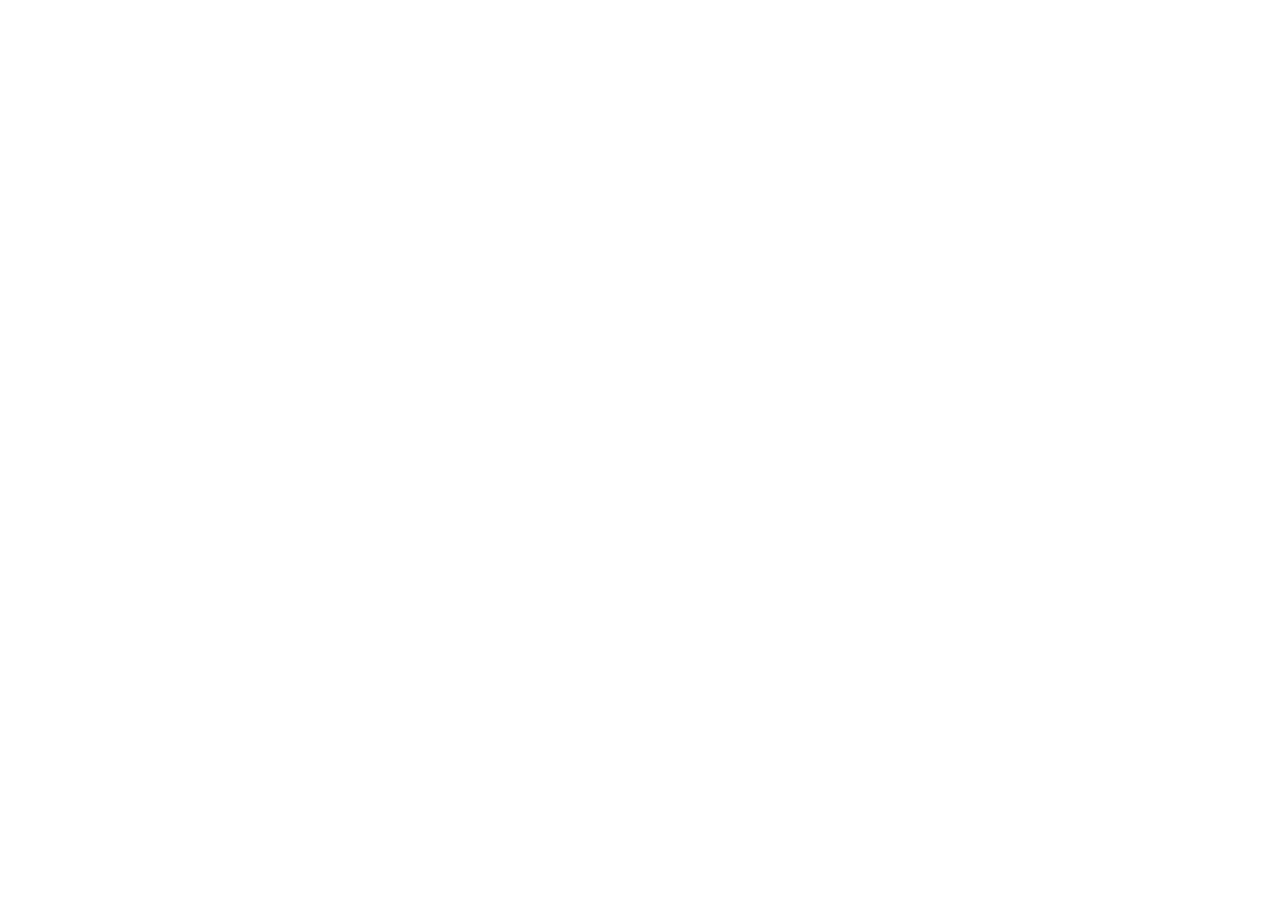
==== index.html @ 8cb7d31c "css and boodstrap linked to html" ====
<!DOCTYPE html>
<html lang="en">
<head>
    <meta charset="UTF-8">
    <meta name="viewport" content="width=device-width, initial-scale=1.0">
    <link rel="stylesheet" href="./style.css">
    <link href="https://cdn.jsdelivr.net/npm/bootstrap@5.3.8/dist/css/bootstrap.min.css" rel="stylesheet" integrity="sha384-sRIl4kxILFvY47J16cr9ZwB07vP4J8+LH7qKQnuqkuIAvNWLzeN8tE5YBujZqJLB" crossorigin="anonymous">
    <title>Portfolio</title>

</head>
<body>
    
</body>
</html>
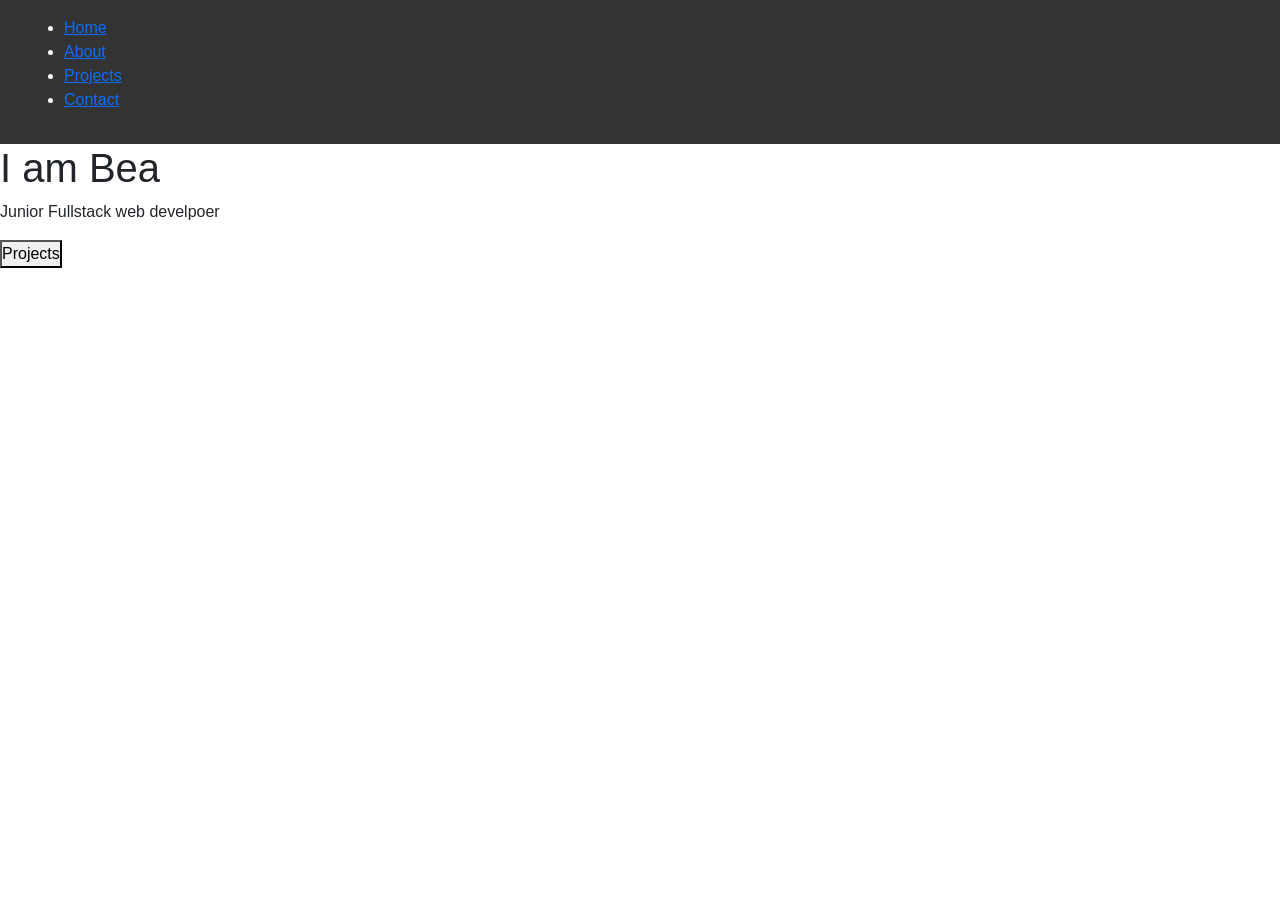
==== commit dcb8252a: "navbar styled...hero section added" ====
--- a/index.html
+++ b/index.html
@@ -10,5 +10,26 @@
 </head>
 <body>
     
+    <!-- nav bar -->
+    <nav>
+        <ul>
+            <li><a href="#">Home</a></li>
+            <li><a href="#">About</a></li>
+            <li><a href="#">Projects</a></li>
+            <li><a href="#">Contact</a></li>
+        </ul>
+    </nav>
+
+<!-- hero section -->
+    <section class="hero">
+    <h1>I am Bea</h1>
+    <p>Junior Fullstack web develpoer</p>
+    <button>Projects</button>
+    </section>
+
+
 </body>
-</html>+</html>
+
+
+
--- a/style.css
+++ b/style.css
@@ -0,0 +1,21 @@
+*{
+    margin: 0;
+    padding: 0;
+    box-sizing: border-box;
+    font-family: Arial, sans-serif;
+}
+
+body{
+    line-height: 1.6;
+}
+
+nav{
+    display: flex;
+    justify-content: space-between;
+    align-items: center;
+    padding: 1rem 2rem;
+    background: #333;
+    color: white;
+    position:sticky;
+    top: 0;
+}
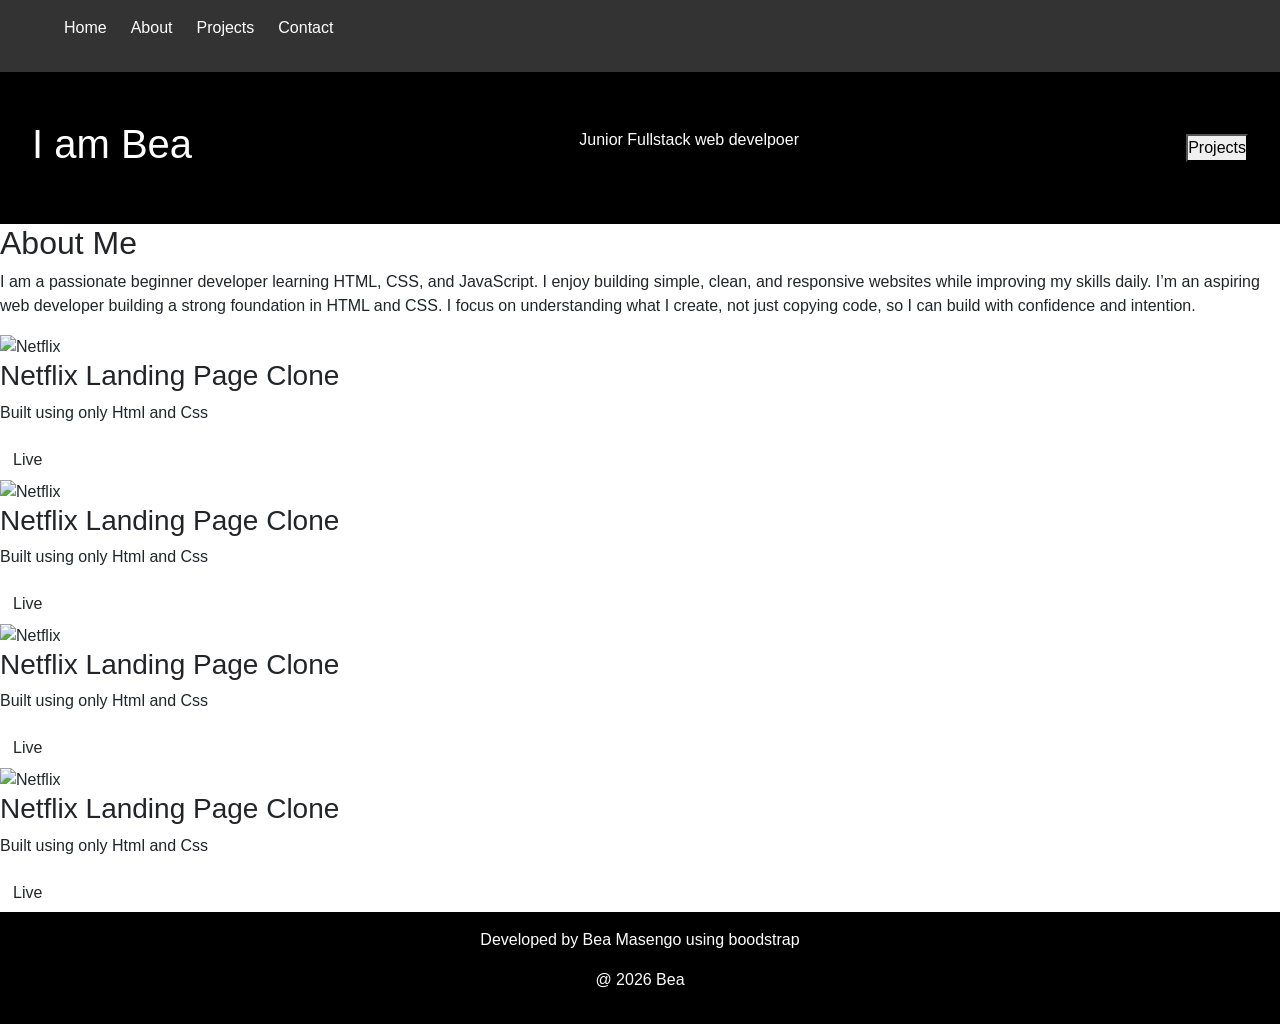
==== commit 09b139ab: "project cards complete...with about and nav." ====
--- a/index.html
+++ b/index.html
@@ -27,7 +27,69 @@
     <button>Projects</button>
     </section>
 
+    <!-- about section  -->
+<section id="about" class="section">
+    <h2>About Me</h2>
+    <p>  I am a passionate beginner developer learning HTML, CSS, and JavaScript.
+      I enjoy building simple, clean, and responsive websites while improving my skills daily.
+      I’m an aspiring web developer building a strong foundation in HTML and CSS. I focus on understanding what I create, not just copying code, so I can build with confidence and intention.
+    </p>
+</section>
 
+<!-- projects -->
+<div class="project-card">
+    <img src="#" alt="Netflix">
+
+    <h3>Netflix Landing Page Clone</h3>
+    <p>Built using only Html and Css</p>
+
+    <div class="project link">
+        <a href="#" class="btn">Live</a>
+
+    </div>
+</div>
+
+<div class="project-card">
+    <img src="#" alt="Netflix">
+
+    <h3>Netflix Landing Page Clone</h3>
+    <p>Built using only Html and Css</p>
+
+    <div class="project link">
+        <a href="#" class="btn">Live</a>
+
+    </div>
+</div>
+
+<div class="project-card">
+    <img src="#" alt="Netflix">
+
+    <h3>Netflix Landing Page Clone</h3>
+    <p>Built using only Html and Css</p>
+
+    <div class="project link">
+        <a href="#" class="btn">Live</a>
+
+    </div>
+</div>
+
+<div class="project-card">
+    <img src="#" alt="Netflix">
+
+    <h3>Netflix Landing Page Clone</h3>
+    <p>Built using only Html and Css</p>
+
+    <div class="project link">
+        <a href="#" class="btn">Live</a>
+
+    </div>
+</div>
+
+    <!-- footer -->
+    <footer>
+        <p>Developed by Bea Masengo using boodstrap</p>
+        <p>@ 2026 Bea</p>
+    </footer>
 </body>
 </html>
 
--- a/style.css
+++ b/style.css
@@ -18,4 +18,35 @@
     color: white;
     position:sticky;
     top: 0;
+}
+
+nav ul{
+    display: flex;
+    list-style: none;
+    gap: 1.5rem;
+}
+
+nav a{
+    color: white;
+    text-decoration: none;
+}
+
+nav a:hover{
+    color:blueviolet;
+}
+
+.hero{
+    display: flex;
+    align-items: center;
+    justify-content: space-between;
+    padding: 3rem 2rem;
+    color: white;
+    background-color: black;
+}
+
+footer{
+    text-align: center;
+    padding: 16px;
+    background: black;
+    color: white;
 }
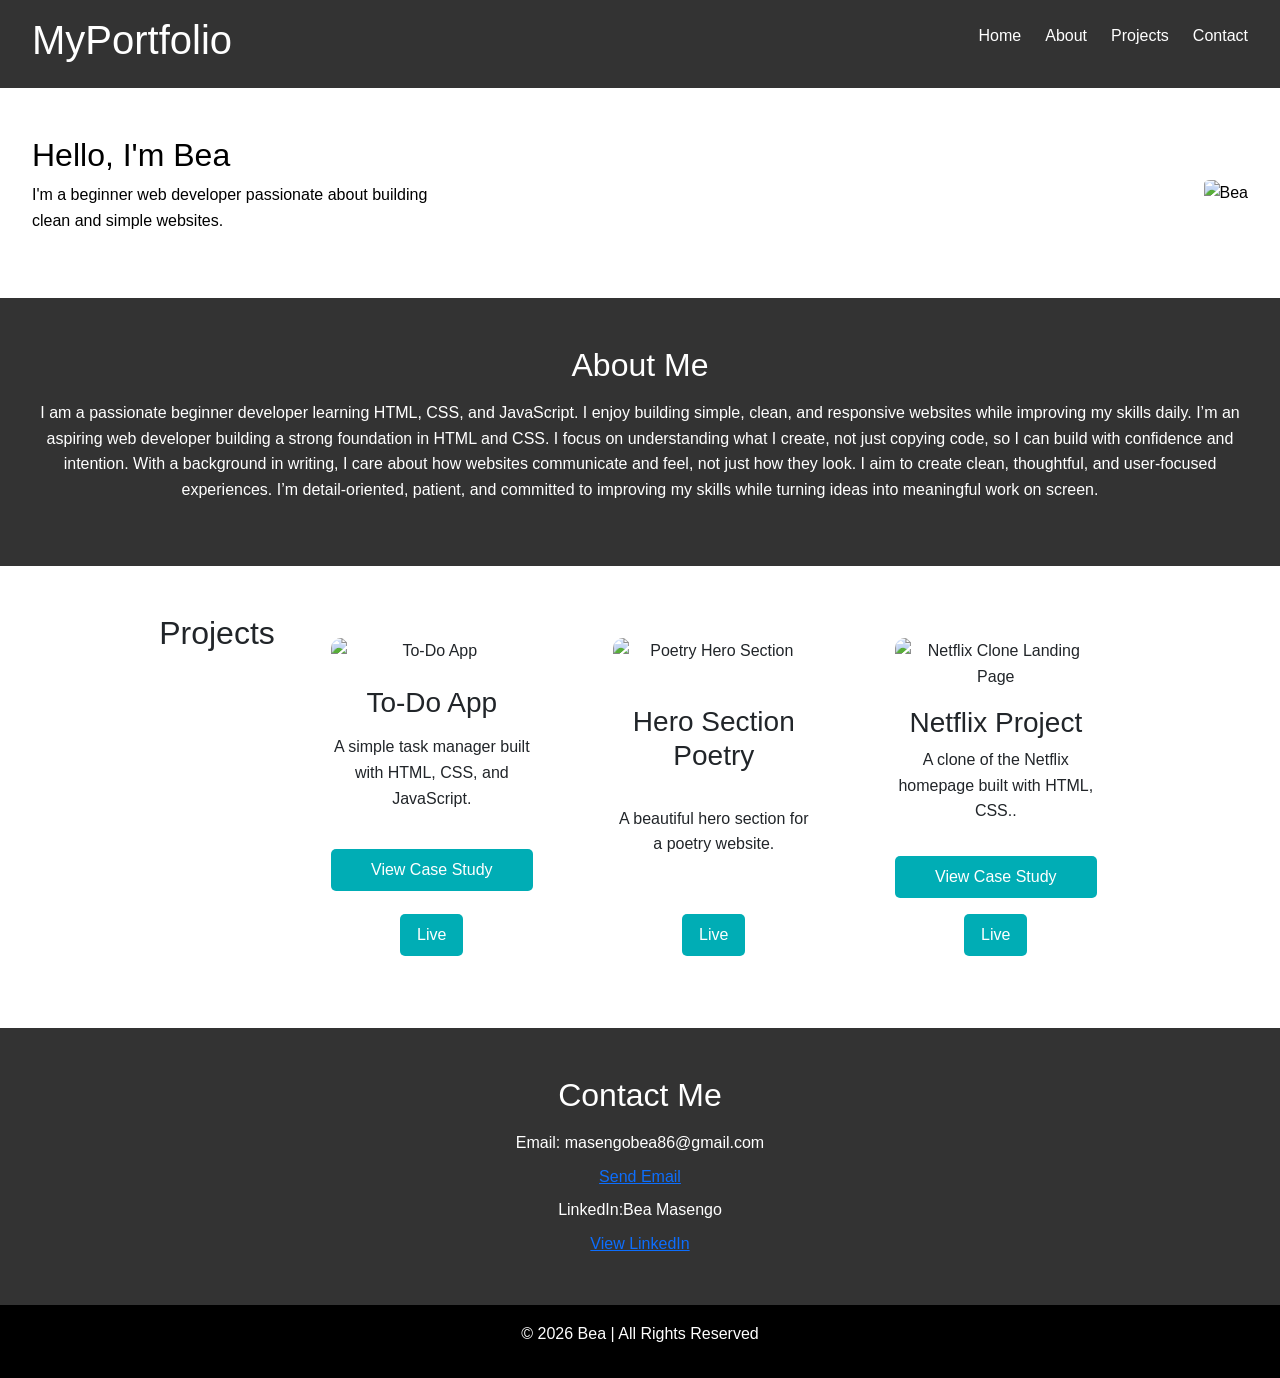
==== commit 5f890a99: "restructured html and css" ====
--- a/index.html
+++ b/index.html
@@ -1,97 +1,108 @@
 <!DOCTYPE html>
 <html lang="en">
 <head>
-    <meta charset="UTF-8">
-    <meta name="viewport" content="width=device-width, initial-scale=1.0">
-    <link rel="stylesheet" href="./style.css">
-    <link href="https://cdn.jsdelivr.net/npm/bootstrap@5.3.8/dist/css/bootstrap.min.css" rel="stylesheet" integrity="sha384-sRIl4kxILFvY47J16cr9ZwB07vP4J8+LH7qKQnuqkuIAvNWLzeN8tE5YBujZqJLB" crossorigin="anonymous">
-    <title>Portfolio</title>
-
+  <meta charset="UTF-8">
+  <meta name="viewport" content="width=device-width, initial-scale=1.0">
+  <title>My Portfolio</title>
+  <link href="https://cdn.jsdelivr.net/npm/bootstrap@5.3.8/dist/css/bootstrap.min.css" rel="stylesheet" integrity="sha384-sRIl4kxILFvY47J16cr9ZwB07vP4J8+LH7qKQnuqkuIAvNWLzeN8tE5YBujZqJLB" crossorigin="anonymous">
+  <link rel="stylesheet" href="style.css">
 </head>
 <body>
-    
-    <!-- nav bar -->
-    <nav>
-        <ul>
-            <li><a href="#">Home</a></li>
-            <li><a href="#">About</a></li>
-            <li><a href="#">Projects</a></li>
-            <li><a href="#">Contact</a></li>
-        </ul>
-    </nav>
 
-<!-- hero section -->
-    <section class="hero">
-    <h1>I am Bea</h1>
-    <p>Junior Fullstack web develpoer</p>
-    <button>Projects</button>
-    </section>
+  <!-- nav section -->
+  <nav>
+    <h1>MyPortfolio</h1>
+    <ul>
+      <li><a href="#">Home</a></li>
+      <li><a href="#about">About</a></li>
+      <li><a href="#projects">Projects</a></li>
+      <li><a href="#contact">Contact</a></li>
+    </ul>
+  </nav>
 
-    <!-- about section  -->
-<section id="about" class="section">
+  <section class="hero">
+
+  <div class="hero-text">
+    <h2>Hello, I'm Bea</h2>
+    <p>
+      I'm a beginner web developer passionate about building clean and simple websites.
+    </p>
+  </div>
+
+  <div class="hero-image">
+    <img src="./assets/portfolio-pic.jpg" alt="Bea">
+  </div>
+
+</section>
+
+  <!-- about section -->
+  <section id="about" class="section">
     <h2>About Me</h2>
-    <p>  I am a passionate beginner developer learning HTML, CSS, and JavaScript.
+    <p>
+      I am a passionate beginner developer learning HTML, CSS, and JavaScript.
       I enjoy building simple, clean, and responsive websites while improving my skills daily.
       I’m an aspiring web developer building a strong foundation in HTML and CSS. I focus on understanding what I create, not just copying code, so I can build with confidence and intention.
+
+      With a background in writing, I care about how websites communicate and feel, not just how they look. I aim to create clean, thoughtful, and user-focused experiences.
+
+     I’m detail-oriented, patient, and committed to improving my skills while turning ideas into meaningful work on screen.
+
     </p>
-</section>
+  </section>
 
-<!-- projects -->
-<div class="project-card">
-    <img src="#" alt="Netflix">
+  <!-- projects section -->
+  <section id="projects" class="section">
+    <h2>Projects</h2>
 
-    <h3>Netflix Landing Page Clone</h3>
-    <p>Built using only Html and Css</p>
+    <div class="project-card">
+     <img src="./assets/to-do-app.png" alt="To-Do App">
 
-    <div class="project link">
-        <a href="#" class="btn">Live</a>
+     <h3>To-Do App</h3>
+     <p>A simple task manager built with HTML, CSS, and JavaScript.</p>
+     <a href="to-do-app-case-study.md" class="btn">View Case Study</a>
 
+    <div class="project-link">
+    <a href="https://bea-to-to-list.netlify.app/" class="btn">Live</a>
     </div>
-</div>
+   </div>
 
-<div class="project-card">
-    <img src="#" alt="Netflix">
+    <div class="project-card">
+     <img src="./assets/hero-section-poetry.png" alt="Poetry Hero Section">
 
-    <h3>Netflix Landing Page Clone</h3>
-    <p>Built using only Html and Css</p>
+     <h3>Hero Section Poetry</h3>
+     <p>A beautiful hero section for a poetry website.</p>
 
-    <div class="project link">
-        <a href="#" class="btn">Live</a>
+    <div class="project-link">
+    <a href="https://bea-writes-poetry-hero-section.netlify.app/" class="btn">Live</a>
+    </div>
+   </div>
 
+   <div class="project-card">
+     <img src="./assets/netflix-project.png" alt="Netflix Clone Landing Page">
+
+     <h3>Netflix Project</h3>
+     <p>A clone of the Netflix homepage built with HTML, CSS..</p>
+     <a href="netflix-project-case-study.md" class="btn">View Case Study</a>
+
+    <div class="project-link">
+    <a href="https://nitfle-page.netlify.app/"  class="btn">Live</a>
     </div>
-</div>
+   </div>
+  </section>
 
-<div class="project-card">
-    <img src="#" alt="Netflix">
+  <!-- contact section -->
+  <section id="contact" class="section">
+    <h2>Contact Me</h2>
+    <p>Email: masengobea86@gmail.com</p>
+    <a href="https://mail.google.com/mail/u/0/#inbox" target="_blank">Send Email</a>
+    <p>LinkedIn:Bea Masengo</p>
+    <a href="https://www.linkedin.com/in/bea-masengo-149a1a2b2" target="_blank">View LinkedIn</a>
+  </section>
 
-    <h3>Netflix Landing Page Clone</h3>
-    <p>Built using only Html and Css</p>
+  <!-- footer -->
+  <footer>
+    <p>© 2026 Bea | All Rights Reserved</p>
+  </footer>
 
-    <div class="project link">
-        <a href="#" class="btn">Live</a>
-
-    </div>
-</div>
-
-<div class="project-card">
-    <img src="#" alt="Netflix">
-
-    <h3>Netflix Landing Page Clone</h3>
-    <p>Built using only Html and Css</p>
-
-    <div class="project link">
-        <a href="#" class="btn">Live</a>
-
-    </div>
-</div>
-
-    <!-- footer -->
-    <footer>
-        <p>Developed by Bea Masengo using boodstrap</p>
-        <p>@ 2026 Bea</p>
-    </footer>
 </body>
-</html>
-
-
-
+</html>
--- a/style.css
+++ b/style.css
@@ -1,52 +1,128 @@
-*{
-    margin: 0;
-    padding: 0;
-    box-sizing: border-box;
-    font-family: Arial, sans-serif;
+* {
+  margin: 0;
+  padding: 0;
+  box-sizing: border-box;
+  font-family: Arial, sans-serif;
 }
 
-body{
-    line-height: 1.6;
+body {
+  line-height: 1.6;
 }
 
-nav{
-    display: flex;
-    justify-content: space-between;
-    align-items: center;
-    padding: 1rem 2rem;
-    background: #333;
-    color: white;
-    position:sticky;
-    top: 0;
+
+nav {
+  display: flex;
+  justify-content: space-between;
+  align-items: center;
+  padding: 1rem 2rem;
+  background: #333;
+  color: white;
+  position: sticky;
+  top: 0;
 }
 
-nav ul{
-    display: flex;
-    list-style: none;
-    gap: 1.5rem;
+nav ul {
+  display: flex;
+  list-style: none;
+  gap: 1.5rem;
 }
 
-nav a{
-    color: white;
-    text-decoration: none;
+nav a {
+  color: white;
+  text-decoration: none;
 }
 
-nav a:hover{
-    color:blueviolet;
+nav a:hover {
+  color: #00adb5;
 }
 
-.hero{
-    display: flex;
-    align-items: center;
-    justify-content: space-between;
-    padding: 3rem 2rem;
-    color: white;
-    background-color: black;
+.hero {
+  display: flex;
+  align-items: center;
+  justify-content: space-between;
+  padding: 3rem 2rem;
+  background: url('./assets/hero-background.jpg') no-repeat center center;
+  background-size: cover;
+  color: black;
 }
 
-footer{
-    text-align: center;
-    padding: 16px;
-    background: black;
-    color: white;
+.hero-text {
+  max-width: 400px;
+}
+
+.hero-image img {
+  width: 300px;
+  border-radius: 15%;
+}
+
+
+
+/* GENERAL SECTION */
+.section {
+  padding: 3rem 2rem;
+  text-align: center;
+}
+
+.section h2 {
+  margin-bottom: 1rem;
+  font-size: 2rem;
+}
+
+/* FOOTER */
+footer {
+  text-align: center;
+  padding: 1rem;
+  background: black;
+  color: white;
+}
+
+
+.project-card {
+  display: flex;
+  flex-direction: column;
+  justify-content: space-between;
+  background: white;
+  padding: 1.5rem;
+  width: 250px;
+  border-radius: 10px;
+
+}
+
+.btn {
+  display: inline-block;
+  padding: 0.5rem 1rem;
+  background: #00adb5;
+  color: white;
+  text-decoration: none;
+  border-radius: 5px;
+  margin-top: 1rem;
+} 
+
+
+#contact {
+  background:#333;
+  color: white;
+}
+
+#contact p {
+  margin: 0.5rem 0;
+}
+
+.project-card img {
+  width: 100%;
+  border-radius: 10px;
+  margin-bottom: 1rem;
+}
+
+#about {
+  background: #333;
+  color: white;
+}
+
+#projects {
+  display: flex;
+  gap: 2rem;
+  justify-content: center;
+  flex-wrap: wrap;
+  background: white;
 }
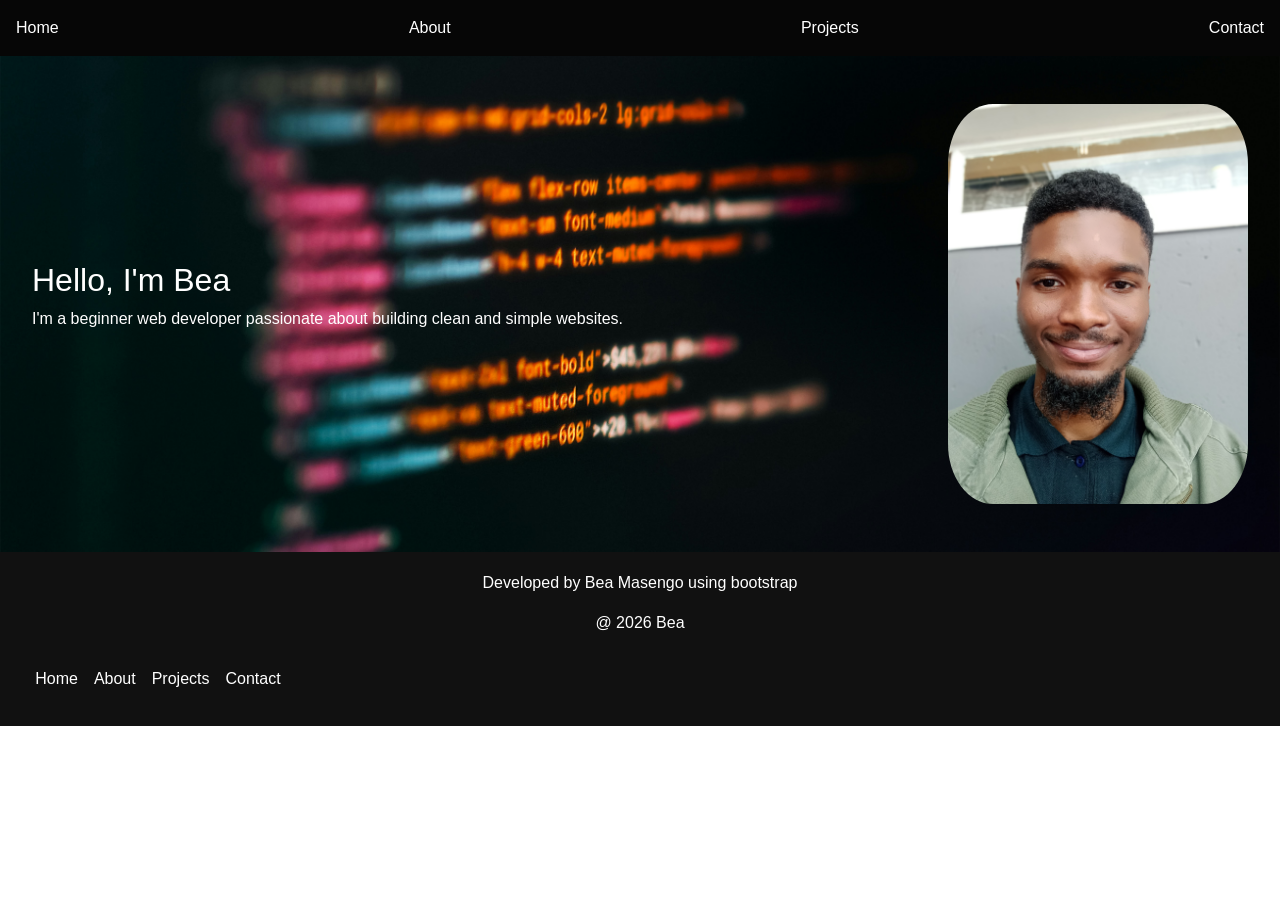
==== commit 676965e7: "background changed on all pages, personla image added" ====
--- a/index.html
+++ b/index.html
@@ -1,26 +1,25 @@
 <!DOCTYPE html>
 <html lang="en">
 <head>
-  <meta charset="UTF-8">
-  <meta name="viewport" content="width=device-width, initial-scale=1.0">
-  <title>My Portfolio</title>
-  <link href="https://cdn.jsdelivr.net/npm/bootstrap@5.3.8/dist/css/bootstrap.min.css" rel="stylesheet" integrity="sha384-sRIl4kxILFvY47J16cr9ZwB07vP4J8+LH7qKQnuqkuIAvNWLzeN8tE5YBujZqJLB" crossorigin="anonymous">
-  <link rel="stylesheet" href="style.css">
+    <meta charset="UTF-8">
+    <meta name="viewport" content="width=device-width, initial-scale=1.0">
+    <link rel="stylesheet" href="./style.css">
+    <link href="https://cdn.jsdelivr.net/npm/bootstrap@5.3.8/dist/css/bootstrap.min.css" rel="stylesheet" integrity="sha384-sRIl4kxILFvY47J16cr9ZwB07vP4J8+LH7qKQnuqkuIAvNWLzeN8tE5YBujZqJLB" crossorigin="anonymous">
+    <title>Bea — Home</title>
+
 </head>
 <body>
 
-  <!-- nav section -->
-  <nav>
-    <h1>MyPortfolio</h1>
-    <ul>
-      <li><a href="#">Home</a></li>
-      <li><a href="#about">About</a></li>
-      <li><a href="#projects">Projects</a></li>
-      <li><a href="#contact">Contact</a></li>
-    </ul>
-  </nav>
+    <!-- nav bar -->
+    <nav>
+      <a href="index.html">Home</a>
+      <a href="about.html">About</a>
+      <a href="projects.html">Projects</a>
+      <a href="contact.html">Contact</a>
+    </nav>
 
-  <section class="hero">
+    <!-- hero section (home) -->
+     <section class="hero">
 
   <div class="hero-text">
     <h2>Hello, I'm Bea</h2>
@@ -30,79 +29,26 @@
   </div>
 
   <div class="hero-image">
-    <img src="./assets/portfolio-pic.jpg" alt="Bea">
+    <img src="./assets/homepic.jpg" alt="Bea">
   </div>
 
 </section>
 
-  <!-- about section -->
-  <section id="about" class="section">
-    <h2>About Me</h2>
-    <p>
-      I am a passionate beginner developer learning HTML, CSS, and JavaScript.
-      I enjoy building simple, clean, and responsive websites while improving my skills daily.
-      I’m an aspiring web developer building a strong foundation in HTML and CSS. I focus on understanding what I create, not just copying code, so I can build with confidence and intention.
+    <!-- footer -->
+    <footer class="site-footer">
+      <p>Developed by Bea Masengo using bootstrap</p>
+      <p>@ 2026 Bea</p>
 
-      With a background in writing, I care about how websites communicate and feel, not just how they look. I aim to create clean, thoughtful, and user-focused experiences.
-
-     I’m detail-oriented, patient, and committed to improving my skills while turning ideas into meaningful work on screen.
-
-    </p>
-  </section>
-
-  <!-- projects section -->
-  <section id="projects" class="section">
-    <h2>Projects</h2>
-
-    <div class="project-card">
-     <img src="./assets/to-do-app.png" alt="To-Do App">
-
-     <h3>To-Do App</h3>
-     <p>A simple task manager built with HTML, CSS, and JavaScript.</p>
-     <a href="to-do-app-case-study.md" class="btn">View Case Study</a>
-
-    <div class="project-link">
-    <a href="https://bea-to-to-list.netlify.app/" class="btn">Live</a>
-    </div>
-   </div>
-
-    <div class="project-card">
-     <img src="./assets/hero-section-poetry.png" alt="Poetry Hero Section">
-
-     <h3>Hero Section Poetry</h3>
-     <p>A beautiful hero section for a poetry website.</p>
-
-    <div class="project-link">
-    <a href="https://bea-writes-poetry-hero-section.netlify.app/" class="btn">Live</a>
-    </div>
-   </div>
-
-   <div class="project-card">
-     <img src="./assets/netflix-project.png" alt="Netflix Clone Landing Page">
-
-     <h3>Netflix Project</h3>
-     <p>A clone of the Netflix homepage built with HTML, CSS..</p>
-     <a href="netflix-project-case-study.md" class="btn">View Case Study</a>
-
-    <div class="project-link">
-    <a href="https://nitfle-page.netlify.app/"  class="btn">Live</a>
-    </div>
-   </div>
-  </section>
-
-  <!-- contact section -->
-  <section id="contact" class="section">
-    <h2>Contact Me</h2>
-    <p>Email: masengobea86@gmail.com</p>
-    <a href="https://mail.google.com/mail/u/0/#inbox" target="_blank">Send Email</a>
-    <p>LinkedIn:Bea Masengo</p>
-    <a href="https://www.linkedin.com/in/bea-masengo-149a1a2b2" target="_blank">View LinkedIn</a>
-  </section>
-
-  <!-- footer -->
-  <footer>
-    <p>© 2026 Bea | All Rights Reserved</p>
-  </footer>
+      <nav class="nav-footer">
+      <a href="index.html">Home</a>
+      <a href="about.html">About</a>
+      <a href="projects.html">Projects</a>
+      <a href="contact.html">Contact</a>
+    </nav>
+    </footer>
 
 </body>
-</html>+</html>
+
+
+
--- a/style.css
+++ b/style.css
@@ -14,11 +14,9 @@
   display: flex;
   justify-content: space-between;
   align-items: center;
-  padding: 1rem 2rem;
-  background: #333;
+  padding: 1rem;
+  background: rgb(6, 6, 6);
   color: white;
-  position: sticky;
-  top: 0;
 }
 
 nav ul {
@@ -41,20 +39,19 @@
   align-items: center;
   justify-content: space-between;
   padding: 3rem 2rem;
-  background: url('./assets/hero-background.jpg') no-repeat center center;
+  background: url('./assets/heropic.jpg') no-repeat center center;
   background-size: cover;
-  color: black;
+  color: white;
 }
 
 .hero-text {
-  max-width: 400px;
+  max-width: 1200px;
 }
 
 .hero-image img {
   width: 300px;
   border-radius: 15%;
 }
-
 
 
 /* GENERAL SECTION */
@@ -68,44 +65,21 @@
   font-size: 2rem;
 }
 
-/* FOOTER */
-footer {
-  text-align: center;
-  padding: 1rem;
-  background: black;
-  color: white;
-}
-
 
 .project-card {
   display: flex;
   flex-direction: column;
   justify-content: space-between;
-  background: white;
+  background: #333;
   padding: 1.5rem;
-  width: 250px;
+  width: 100%;
   border-radius: 10px;
-
+  box-shadow: 0 4px 12px rgba(0, 0, 0, 0.1);
+  border: 1px solid #e5e5e5;
 }
 
-.btn {
-  display: inline-block;
-  padding: 0.5rem 1rem;
-  background: #00adb5;
-  color: white;
-  text-decoration: none;
-  border-radius: 5px;
-  margin-top: 1rem;
-} 
-
-
-#contact {
-  background:#333;
-  color: white;
-}
-
-#contact p {
-  margin: 0.5rem 0;
+#projects {
+  background: #333;
 }
 
 .project-card img {
@@ -119,10 +93,73 @@
   color: white;
 }
 
-#projects {
+.about-image img {
+  width: 300px;
+  border-radius: 15%;
+}
+
+    /* CONTACT SECTION */
+#contact {
+  background: #333;
+  padding: 3rem 2rem;
+}
+
+.contact-form {
+  background: #fff;
+  padding: 25px;
+  border-radius: 8px;
+  max-width: 480px;
+  margin: auto;
+  box-shadow: 0 2px 12px rgba(0,0,0,0.08);
+}
+
+.contact-form h2 {
+  margin-bottom: 15px;
+  text-align: center;
+}
+
+.contact-form label {
+  display: block;
+  margin-bottom: 5px;
+  font-weight: bold;
+}
+
+.contact-form input,
+.contact-form textarea {
+  width: 100%;
+  padding: 10px;
+  margin-bottom: 15px;
+  border: 1px solid #ccc;
+  border-radius: 4px;
+}
+
+.contact-form button {
+  background: #007BFF;
+  color: #fff;
+  border: none;
+  padding: 12px;
+  width: 100%;
+  border-radius: 4px;
+  cursor: pointer;
+  font-size: 16px;
+}
+
+.contact-form button:hover {
+  background: #0056b3;
+}
+
+/* FOOTER */
+.site-footer {
+  text-align: center;
+  padding: 1.2rem;
+  background: #111;
+  color: white;
+}
+
+.nav-footer {
   display: flex;
-  gap: 2rem;
-  justify-content: center;
-  flex-wrap: wrap;
-  background: white;
-}+  justify-content:left;
+  gap: 1rem;
+  margin-top: 0.5rem;
+  background: #111;
+}
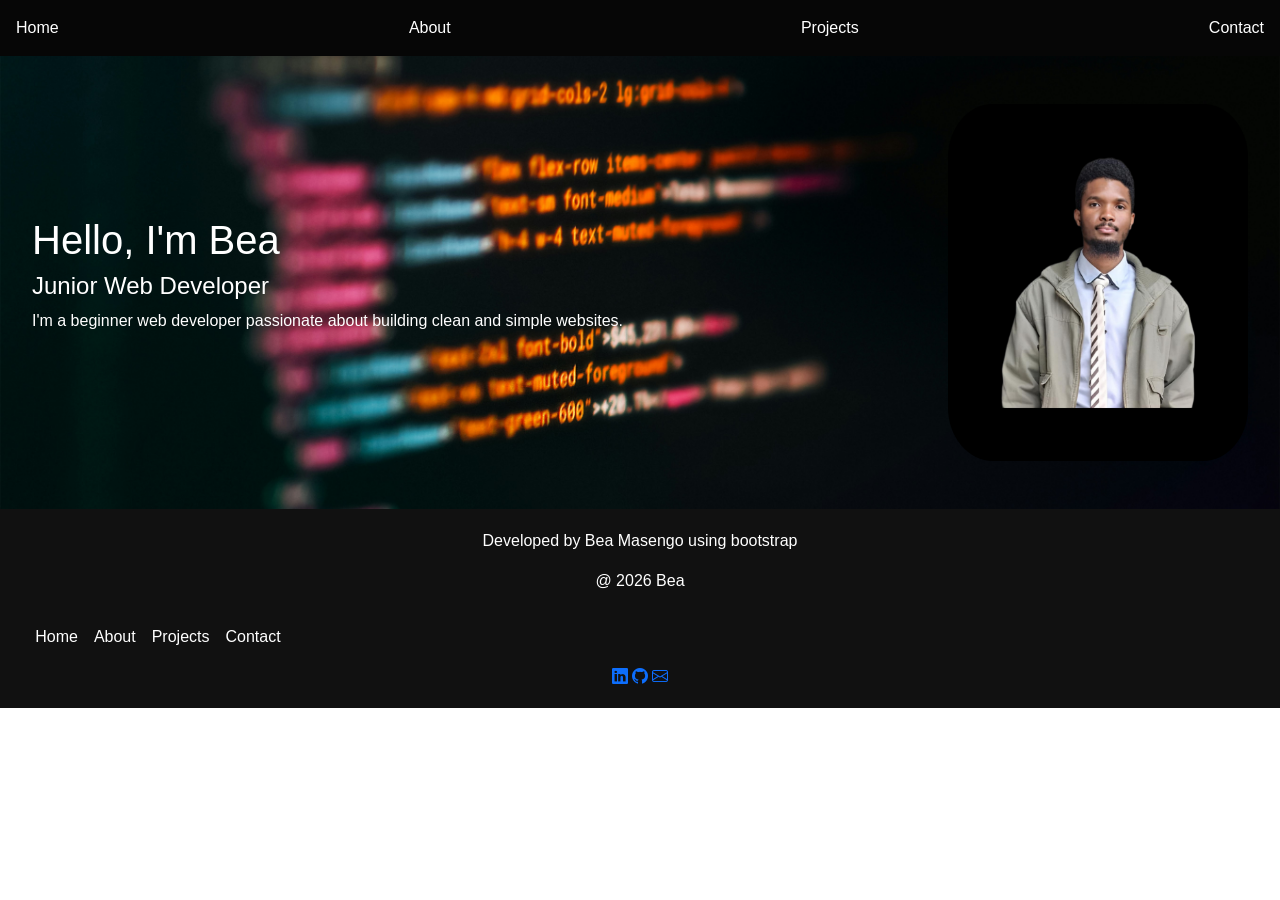
==== commit e0a66691: "updated roject cards and about and homepage pics" ====
--- a/index.html
+++ b/index.html
@@ -5,6 +5,7 @@
     <meta name="viewport" content="width=device-width, initial-scale=1.0">
     <link rel="stylesheet" href="./style.css">
     <link href="https://cdn.jsdelivr.net/npm/bootstrap@5.3.8/dist/css/bootstrap.min.css" rel="stylesheet" integrity="sha384-sRIl4kxILFvY47J16cr9ZwB07vP4J8+LH7qKQnuqkuIAvNWLzeN8tE5YBujZqJLB" crossorigin="anonymous">
+    <link rel="stylesheet" href="https://cdn.jsdelivr.net/npm/bootstrap-icons@1.13.1/font/bootstrap-icons.min.css">
     <title>Bea — Home</title>
 
 </head>
@@ -22,14 +23,15 @@
      <section class="hero">
 
   <div class="hero-text">
-    <h2>Hello, I'm Bea</h2>
+    <h1>Hello, I'm Bea</h1>
+    <h4>Junior Web Developer</h4>
     <p>
       I'm a beginner web developer passionate about building clean and simple websites.
     </p>
   </div>
 
   <div class="hero-image">
-    <img src="./assets/homepic.jpg" alt="Bea">
+    <img src="./assets/biopic2.jpg" alt="Bea">
   </div>
 
 </section>
@@ -45,6 +47,12 @@
       <a href="projects.html">Projects</a>
       <a href="contact.html">Contact</a>
     </nav>
+
+    
+    <a href="https://www.linkedin.com/in/bea-masengo-149a1a2b2" target="_blank" class="social-icon"><i class="bi bi-linkedin"></i></a>
+    <a href="https://github.com/baebea86-code" target="_blank" class="social-icon"><i class="bi bi-github"></i></a>
+    <a href="mailto:bea.masengobea86@gmail.com" class="social-icon"><i class="bi bi-envelope"></i></a>
+
     </footer>
 
 </body>
--- a/style.css
+++ b/style.css
@@ -13,7 +13,7 @@
 nav {
   display: flex;
   justify-content: space-between;
-  align-items: center;
+  align-items:right;
   padding: 1rem;
   background: rgb(6, 6, 6);
   color: white;
@@ -22,7 +22,7 @@
 nav ul {
   display: flex;
   list-style: none;
-  gap: 1.5rem;
+  gap: 2rem;
 }
 
 nav a {
@@ -76,6 +76,7 @@
   border-radius: 10px;
   box-shadow: 0 4px 12px rgba(0, 0, 0, 0.1);
   border: 1px solid #e5e5e5;
+  color: white;
 }
 
 #projects {
@@ -91,11 +92,30 @@
 #about {
   background: #333;
   color: white;
+  display: flex;
+  align-items: center;
+  justify-content: center;
+  gap: 2rem;
+  flex-wrap: wrap;
+  text-align: left;
+}
+
+#about .about-image,
+#about .container {
+  flex: 1 1 300px;
+  max-width: 500px;
+}
+
+#about .container {
+  text-align: left;
 }
 
 .about-image img {
+  display: block;
   width: 300px;
+  max-width: 100%;
   border-radius: 15%;
+  margin: 0 auto;
 }
 
     /* CONTACT SECTION */
@@ -105,12 +125,13 @@
 }
 
 .contact-form {
-  background: #fff;
+  background:#333;
   padding: 25px;
   border-radius: 8px;
   max-width: 480px;
   margin: auto;
   box-shadow: 0 2px 12px rgba(0,0,0,0.08);
+  color: white;
 }
 
 .contact-form h2 {
